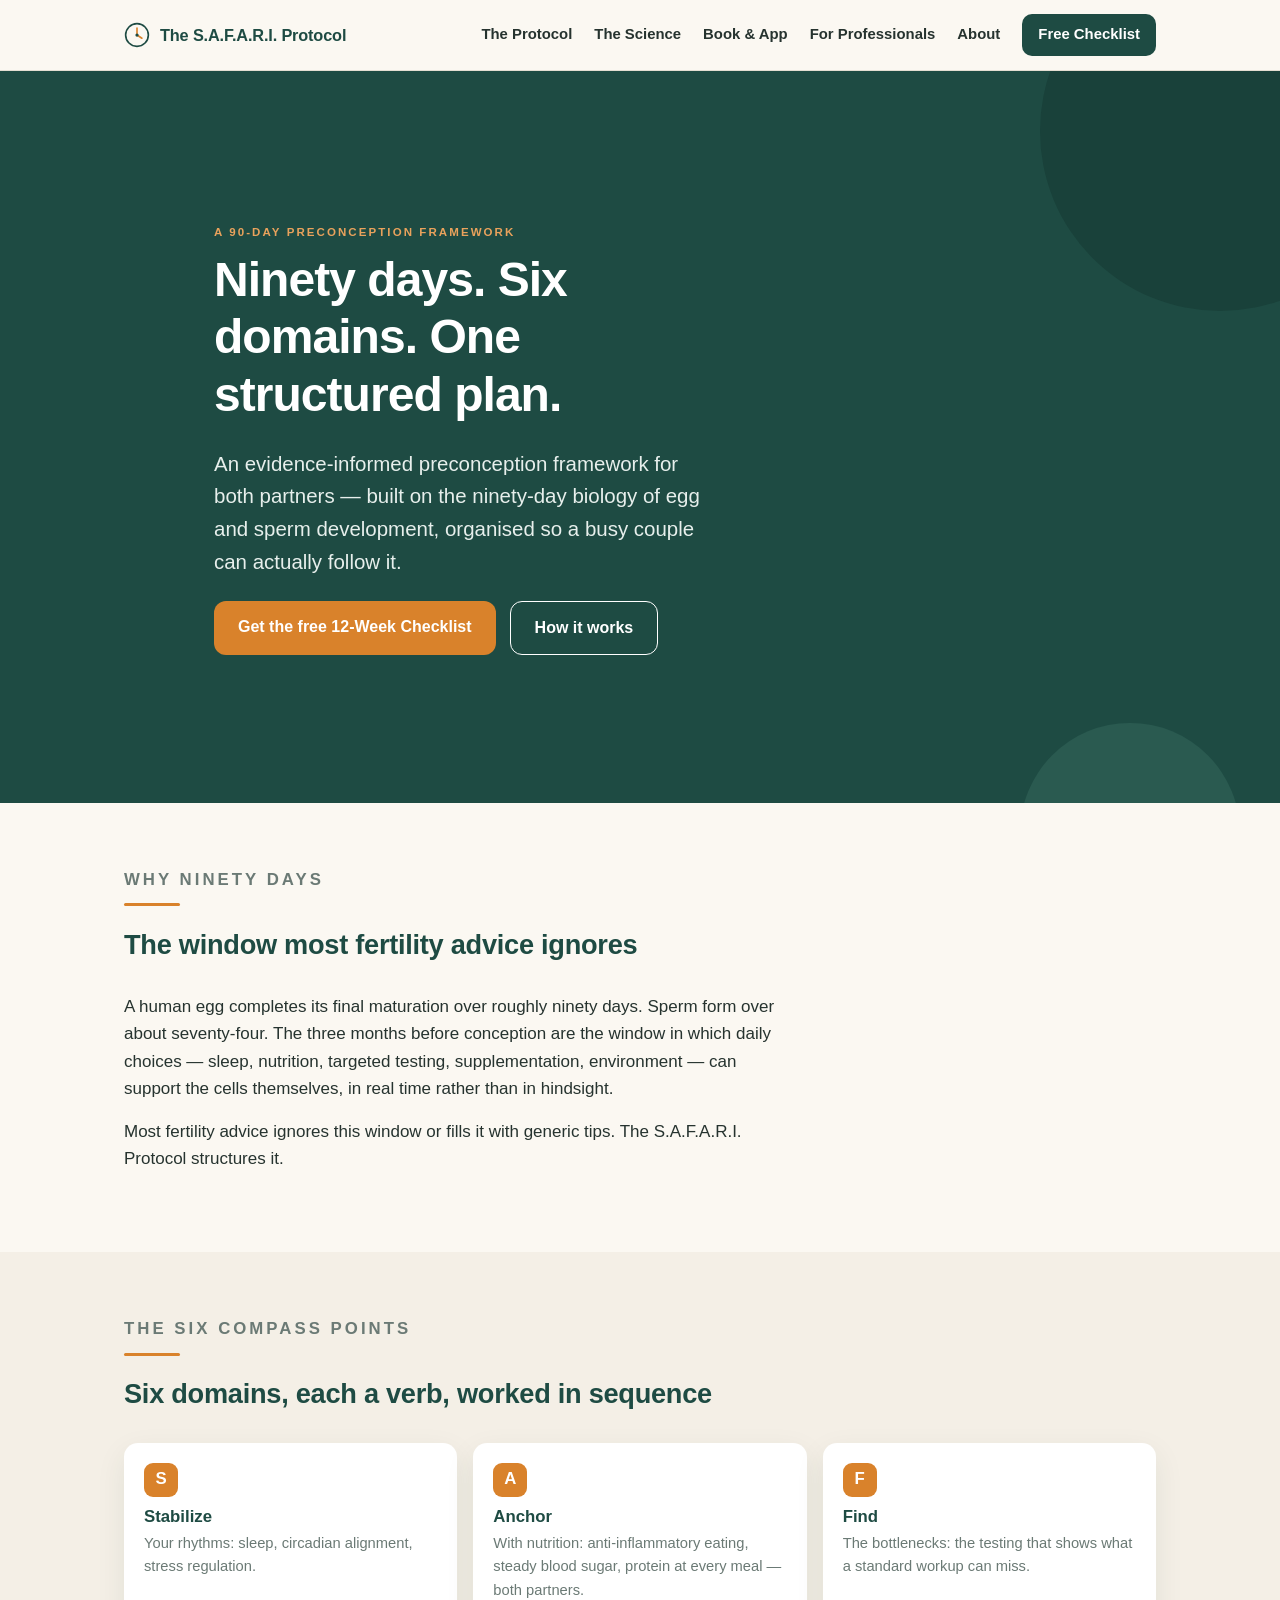
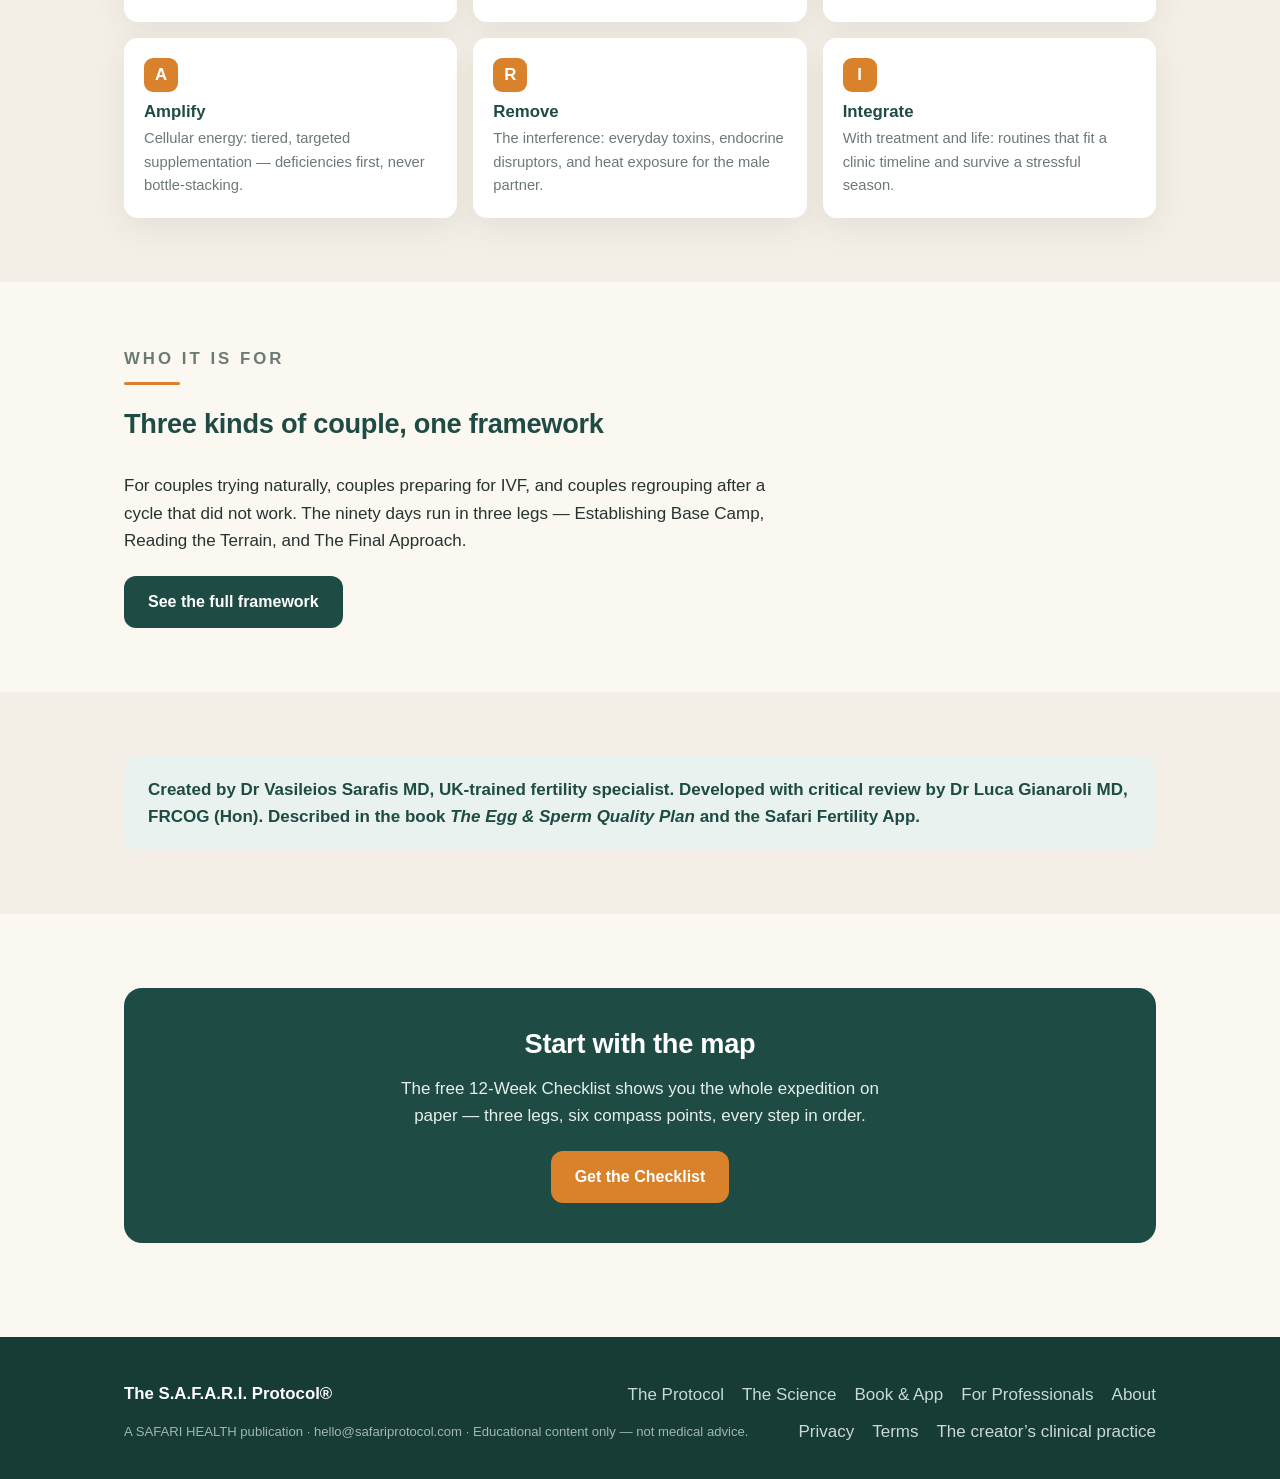
==== index.html @ 1b1c1d3e "Add files via upload" ====
<!DOCTYPE html>
<html lang="en">
<head>
<meta charset="utf-8">
<meta name="viewport" content="width=device-width, initial-scale=1">
<title>The S.A.F.A.R.I. Protocol — A 90-Day Evidence-Based Preconception Framework</title>
<meta name="description" content="A structured, couples-based 90-day framework for egg and sperm quality — six domains, three legs, honestly graded evidence. Created by fertility specialist Dr Vasileios Sarafis MD.">
<link rel="canonical" href="https://safariprotocol.com/">
<meta property="og:title" content="The S.A.F.A.R.I. Protocol — A 90-Day Evidence-Based Preconception Framework">
<meta property="og:description" content="A structured, couples-based 90-day framework for egg and sperm quality — six domains, three legs, honestly graded evidence. Created by fertility specialist Dr Vasileios Sarafis MD.">
<meta property="og:type" content="website">
<meta property="og:url" content="https://safariprotocol.com/">
<link rel="preconnect" href="https://fonts.googleapis.com">
<link rel="stylesheet" href="/assets/style.css">
<script type="application/ld+json">{"@context":"https://schema.org","@type":"Organization","name":"SAFARI HEALTH","alternateName":"The S.A.F.A.R.I. Protocol","url":"https://safariprotocol.com","email":"hello@safariprotocol.com","founder":{"@type":"Person","name":"Dr Vasileios Sarafis"}}</script>
<script type="application/ld+json">{"@context":"https://schema.org","@type":"Person","name":"Dr Vasileios Sarafis","honorificSuffix":"MD","jobTitle":"Fertility Specialist","gender":"Male","knowsAbout":["Fertility","IVF","Preconception care","Reproductive medicine"],"url":"https://safariprotocol.com/about/","alumniOf":["Aristotle University of Thessaloniki","Yale University","C.Re.A.Te Fertility London"],"worksFor":{"@type":"Organization","name":"SAFARI HEALTH"}}</script>
<script type="application/ld+json">{"@context":"https://schema.org","@type":"Book","name":"The Egg & Sperm Quality Plan","author":{"@type":"Person","name":"Dr Vasileios Sarafis"},"isbn":"978-618-88233-0-3","about":"A 90-day evidence-based preconception framework for natural conception and IVF"}</script>
<script type="application/ld+json">{"@context":"https://schema.org","@type":"WebSite","name":"The S.A.F.A.R.I. Protocol","url":"https://safariprotocol.com"}</script>
</head>
<body>
<header class="site">
<div class="nav">
<a class="brand" href="/"><svg class="mark" viewBox="0 0 48 48" fill="none" xmlns="http://www.w3.org/2000/svg" aria-hidden="true"><circle cx="24" cy="24" r="21" stroke="#1E4B43" stroke-width="3"/><path d="M24 11 L24 24 L33 30" stroke="#D9822B" stroke-width="3" stroke-linecap="round"/><circle cx="24" cy="24" r="3" fill="#1E4B43"/></svg><span>The S.A.F.A.R.I. Protocol</span></a>
<nav class="nav-links" id="navlinks">
<a href="/protocol/">The Protocol</a><a href="/science/">The Science</a><a href="/book-and-app/">Book & App</a><a href="/professionals/">For Professionals</a><a href="/about/">About</a>
<a class="nav-cta" href="/checklist/">Free Checklist</a>
</nav>
<button class="menu-btn" aria-label="Menu" onclick="document.getElementById('navlinks').classList.toggle('open')">&#9776;</button>
</div>
</header>

<section class="hero">
<div class="wrap">
<p class="kicker">A 90-day preconception framework</p>
<h1>Ninety days. Six domains. One structured plan.</h1>
<p class="lead">An evidence-informed preconception framework for both partners &mdash; built on the ninety-day biology of egg and sperm development, organised so a busy couple can actually follow it.</p>
<div class="btn-row">
<a class="btn btn-primary" href="/checklist/">Get the free 12-Week Checklist</a>
<a class="btn btn-ghost" style="color:#fff;border-color:#fff" href="/protocol/">How it works</a>
</div>
</div>
</section>

<section>
<div class="wrap">
<div class="section-head">
<p class="kicker">Why ninety days</p><hr class="rule">
<h2>The window most fertility advice ignores</h2>
</div>
<p style="max-width:70ch">A human egg completes its final maturation over roughly ninety days. Sperm form over about seventy-four. The three months before conception are the window in which daily choices &mdash; sleep, nutrition, targeted testing, supplementation, environment &mdash; can support the cells themselves, in real time rather than in hindsight.</p>
<p style="max-width:70ch">Most fertility advice ignores this window or fills it with generic tips. The S.A.F.A.R.I. Protocol structures it.</p>
</div>
</section>

<section class="alt">
<div class="wrap">
<div class="section-head">
<p class="kicker">The six compass points</p><hr class="rule">
<h2>Six domains, each a verb, worked in sequence</h2>
</div>
<div class="compass">
<div class="cpoint"><div class="badge">S</div><h3>Stabilize</h3><p>Your rhythms: sleep, circadian alignment, stress regulation.</p></div>
<div class="cpoint"><div class="badge">A</div><h3>Anchor</h3><p>With nutrition: anti-inflammatory eating, steady blood sugar, protein at every meal &mdash; both partners.</p></div>
<div class="cpoint"><div class="badge">F</div><h3>Find</h3><p>The bottlenecks: the testing that shows what a standard workup can miss.</p></div>
<div class="cpoint"><div class="badge">A</div><h3>Amplify</h3><p>Cellular energy: tiered, targeted supplementation &mdash; deficiencies first, never bottle-stacking.</p></div>
<div class="cpoint"><div class="badge">R</div><h3>Remove</h3><p>The interference: everyday toxins, endocrine disruptors, and heat exposure for the male partner.</p></div>
<div class="cpoint"><div class="badge">I</div><h3>Integrate</h3><p>With treatment and life: routines that fit a clinic timeline and survive a stressful season.</p></div>
</div>
</div>
</section>

<section>
<div class="wrap">
<div class="section-head">
<p class="kicker">Who it is for</p><hr class="rule">
<h2>Three kinds of couple, one framework</h2>
</div>
<p style="max-width:70ch">For couples trying naturally, couples preparing for IVF, and couples regrouping after a cycle that did not work. The ninety days run in three legs &mdash; Establishing Base Camp, Reading the Terrain, and The Final Approach.</p>
<div class="btn-row"><a class="btn btn-green" href="/protocol/">See the full framework</a></div>
</div>
</section>

<section class="alt">
<div class="wrap">
<div class="callout">Created by Dr Vasileios Sarafis MD, UK-trained fertility specialist. Developed with critical review by Dr Luca Gianaroli MD, FRCOG (Hon). Described in the book <em>The Egg &amp; Sperm Quality Plan</em> and the Safari Fertility App.
<!-- After 22-24 Oct 2026 add: Presented at the Renaissance Congress, Florence. After paper submission add: Described in a scientific paper currently under review. --></div>
</div>
</section>

<section>
<div class="wrap">
<div class="band">
<h2>Start with the map</h2>
<p>The free 12-Week Checklist shows you the whole expedition on paper &mdash; three legs, six compass points, every step in order.</p>
<a class="btn btn-primary" href="/checklist/">Get the Checklist</a>
</div>
</div>
</section>
<footer class="site">
<div class="wrap">
<div class="frow">
<span class="brand-f">The S.A.F.A.R.I. Protocol&reg;</span>
<div class="flinks">
<a href="/protocol/">The Protocol</a>
<a href="/science/">The Science</a>
<a href="/book-and-app/">Book &amp; App</a>
<a href="/professionals/">For Professionals</a>
<a href="/about/">About</a>
</div>
</div>
<div class="frow">
<small>A SAFARI HEALTH publication &middot; hello@safariprotocol.com &middot; Educational content only &mdash; not medical advice.</small>
<div class="flinks">
<a href="/privacy/">Privacy</a><a href="/terms/">Terms</a>
<a href="https://sarafisfertility.com">The creator&rsquo;s clinical practice</a>
</div>
</div>
</div>
</footer>

<!-- GA4: replace GA4_MEASUREMENT_ID then this block goes live -->
<script async src="https://www.googletagmanager.com/gtag/js?id=GA4_MEASUREMENT_ID"></script>
<script>window.dataLayer=window.dataLayer||[];function gtag(){dataLayer.push(arguments);}gtag('js',new Date());gtag('config','GA4_MEASUREMENT_ID');</script>

<script>
// mark active nav
document.querySelectorAll('.nav-links a').forEach(a=>{if(a.getAttribute('href')===location.pathname)a.style.color='var(--green)';});
</script>
</body></html>
---- assets/style.css ----
/* ===========================================================
   The S.A.F.A.R.I. Protocol — safariprotocol.com
   Shared stylesheet. Design language matched to the
   12-Week Checklist / Starter Kit PDFs.
   =========================================================== */
:root{
  --green:#1E4B43;
  --green-d:#173B35;
  --green-card:#2A5A50;
  --cream:#F4EFE6;
  --paper:#FBF8F2;
  --orange:#D9822B;
  --orange-soft:#E9A25C;
  --ink:#26332F;
  --mute:#6B7A75;
  --line:#E4DED2;
  --white:#ffffff;
  --maxw:1080px;
  --radius:14px;
  --shadow:0 10px 30px rgba(23,59,53,.08);
  --font:-apple-system,BlinkMacSystemFont,"Segoe UI",Roboto,Helvetica,Arial,sans-serif;
}
*{box-sizing:border-box}
html{scroll-behavior:smooth}
body{
  margin:0;font-family:var(--font);color:var(--ink);
  background:var(--paper);line-height:1.6;font-size:17px;
  -webkit-font-smoothing:antialiased;
}
a{color:var(--green);text-decoration:none}
a:hover{text-decoration:underline}
img{max-width:100%;display:block}
h1,h2,h3{line-height:1.2;color:var(--green);font-weight:800;margin:0 0 .5em}
h1{font-size:2.5rem;letter-spacing:-.02em}
h2{font-size:1.7rem;letter-spacing:-.01em}
h3{font-size:1.2rem}
p{margin:0 0 1rem}
.wrap{max-width:var(--maxw);margin:0 auto;padding:0 24px}
.kicker{
  font-size:.72rem;font-weight:800;letter-spacing:.18em;
  text-transform:uppercase;color:var(--orange);margin:0 0 .6rem;
}
.rule{height:3px;width:56px;background:var(--orange);border:0;border-radius:2px;margin:.2rem 0 1.4rem}

/* ---------- Header ---------- */
header.site{
  position:sticky;top:0;z-index:50;background:rgba(251,248,242,.92);
  backdrop-filter:saturate(180%) blur(8px);border-bottom:1px solid var(--line);
}
.nav{display:flex;align-items:center;justify-content:space-between;
  max-width:var(--maxw);margin:0 auto;padding:14px 24px;gap:16px}
.brand{display:flex;align-items:center;gap:10px;font-weight:800;color:var(--green);
  font-size:1.02rem;letter-spacing:-.01em;white-space:nowrap}
.brand:hover{text-decoration:none}
.brand .mark{width:26px;height:26px;flex:0 0 26px}
.nav-links{display:flex;gap:22px;align-items:center;flex-wrap:wrap}
.nav-links a{color:var(--ink);font-size:.93rem;font-weight:600}
.nav-links a:hover{color:var(--green);text-decoration:none}
.nav-cta{background:var(--green);color:#fff !important;padding:9px 16px;border-radius:10px;
  font-size:.9rem;font-weight:700}
.nav-cta:hover{background:var(--green-d);text-decoration:none}
.menu-btn{display:none;background:none;border:0;font-size:1.5rem;color:var(--green);cursor:pointer}

/* ---------- Buttons ---------- */
.btn{display:inline-block;padding:13px 24px;border-radius:12px;font-weight:700;
  font-size:1rem;cursor:pointer;border:0;transition:transform .05s ease,background .2s}
.btn:hover{text-decoration:none;transform:translateY(-1px)}
.btn-primary{background:var(--orange);color:#fff}
.btn-primary:hover{background:#c4711f;color:#fff}
.btn-green{background:var(--green);color:#fff}
.btn-green:hover{background:var(--green-d);color:#fff}
.btn-ghost{background:transparent;color:var(--green);border:1.5px solid var(--green)}
.btn-ghost:hover{background:var(--green);color:#fff}
.btn-row{display:flex;gap:14px;flex-wrap:wrap;margin-top:1.4rem}

/* ---------- Hero ---------- */
.hero{background:var(--green);color:#fff;position:relative;overflow:hidden}
.hero::before{content:"";position:absolute;right:-120px;top:-120px;width:360px;height:360px;
  background:var(--green-d);border-radius:50%;opacity:.6}
.hero::after{content:"";position:absolute;right:40px;bottom:-140px;width:220px;height:220px;
  background:var(--green-card);border-radius:50%}
.hero .wrap{position:relative;z-index:2;padding:88px 24px 84px;max-width:900px}
.hero .kicker{color:var(--orange-soft)}
.hero h1{color:#fff;font-size:3rem;max-width:16ch}
.hero p.lead{color:#E7EFEC;font-size:1.28rem;max-width:44ch;margin-top:1rem}

/* ---------- Sections ---------- */
section{padding:64px 0}
section.alt{background:var(--cream)}
.section-head{max-width:760px;margin-bottom:2rem}
.section-head p{color:var(--mute);font-size:1.05rem}

/* ---------- Compass grid ---------- */
.compass{display:grid;grid-template-columns:repeat(3,1fr);gap:16px}
.cpoint{background:#fff;border-radius:var(--radius);padding:20px;box-shadow:var(--shadow)}
.cpoint .badge{width:34px;height:34px;border-radius:9px;background:var(--orange);color:#fff;
  font-weight:800;display:flex;align-items:center;justify-content:center;font-size:1.05rem;margin-bottom:10px}
.cpoint h3{margin:.1rem 0 .3rem;font-size:1.05rem}
.cpoint p{margin:0;color:var(--mute);font-size:.92rem}

/* ---------- Legs ---------- */
.leg{background:#fff;border-radius:var(--radius);box-shadow:var(--shadow);
  padding:22px 24px;border-left:4px solid var(--green);margin-bottom:16px}
.leg .top{display:flex;justify-content:space-between;align-items:baseline;gap:12px;flex-wrap:wrap}
.leg h3{margin:.1rem 0}
.leg .wks{color:var(--orange);font-weight:800;font-size:.85rem;white-space:nowrap}
.leg p{margin:.5rem 0 0;color:var(--mute);font-size:.96rem}

/* ---------- Cards / two-col ---------- */
.grid2{display:grid;grid-template-columns:1fr 1fr;gap:22px}
.card{background:#fff;border-radius:var(--radius);box-shadow:var(--shadow);padding:26px;
  border-top:3px solid var(--orange)}
.card h3{margin-top:.2rem}
.card p{color:var(--mute);font-size:.97rem}

/* ---------- Callout / quote ---------- */
.callout{background:#EAF2EF;border-radius:var(--radius);padding:20px 24px;color:var(--green);
  font-weight:600}
.quote{background:#fff;border-left:4px solid var(--orange);border-radius:10px;padding:18px 22px;
  box-shadow:var(--shadow);margin:0 0 14px}
.quote em{color:var(--ink);font-size:1.05rem;font-style:italic}
.quote cite{display:block;color:var(--mute);font-style:normal;font-weight:700;margin-top:.5rem;font-size:.9rem}

/* ---------- List ---------- */
ul.ticks{list-style:none;padding:0;margin:1rem 0}
ul.ticks li{position:relative;padding-left:30px;margin-bottom:12px;color:var(--ink)}
ul.ticks li::before{content:"";position:absolute;left:0;top:3px;width:18px;height:18px;
  border-radius:5px;background:var(--green);}
ul.ticks li::after{content:"";position:absolute;left:6px;top:7px;width:5px;height:9px;
  border:solid #fff;border-width:0 2px 2px 0;transform:rotate(45deg)}

/* ---------- Form / capture ---------- */
.capture{background:#fff;border-radius:var(--radius);box-shadow:var(--shadow);padding:30px;max-width:520px}
.capture label{display:block;font-weight:700;font-size:.85rem;color:var(--green);margin:12px 0 5px}
.capture input{width:100%;padding:12px 14px;border:1.5px solid var(--line);border-radius:10px;
  font-size:1rem;font-family:inherit}
.capture input:focus{outline:none;border-color:var(--orange)}
.capture .fineprint{font-size:.82rem;color:var(--mute);margin-top:14px}
.mc-embed-slot{margin-top:6px}

/* ---------- Download strip / next steps ---------- */
.nextgrid{display:grid;grid-template-columns:repeat(2,1fr);gap:18px}
.nextcard{background:#fff;border-radius:var(--radius);box-shadow:var(--shadow);padding:22px;
  border-top:3px solid var(--orange)}
.nextcard .kicker{margin-bottom:.3rem}
.nextcard h3{font-size:1.1rem;margin:.1rem 0 .5rem}
.nextcard p{color:var(--mute);font-size:.92rem;margin-bottom:.8rem}
.nextcard .link{font-weight:800;color:var(--orange);font-size:.9rem}

/* ---------- Book/App blocks ---------- */
.bookrow{display:grid;grid-template-columns:220px 1fr;gap:28px;align-items:start}
.bookrow img{border-radius:8px;box-shadow:0 14px 34px rgba(23,59,53,.22);transform:rotate(-2deg)}
.placeholder-cover{width:100%;aspect-ratio:2/3;background:linear-gradient(135deg,var(--green),var(--green-card));
  border-radius:8px;display:flex;align-items:center;justify-content:center;color:#cfe0db;
  text-align:center;padding:20px;font-size:.85rem;box-shadow:0 14px 34px rgba(23,59,53,.22);transform:rotate(-2deg)}

/* ---------- Footer ---------- */
footer.site{background:var(--green-d);color:#C9DAD4;padding:44px 0 34px;margin-top:20px}
footer.site .wrap{display:flex;flex-direction:column;gap:10px}
footer.site .frow{display:flex;justify-content:space-between;gap:20px;flex-wrap:wrap;align-items:center}
footer.site .flinks{display:flex;gap:18px;flex-wrap:wrap}
footer.site a{color:#C9DAD4}
footer.site a:hover{color:#fff}
footer.site .brand-f{color:#fff;font-weight:800;font-size:1.05rem}
footer.site small{color:#9FB8B1;font-size:.82rem;line-height:1.5}

/* ---------- CTA band ---------- */
.band{background:var(--green);color:#fff;border-radius:18px;padding:40px;text-align:center;
  margin:10px 0}
.band h2{color:#fff}
.band p{color:#E7EFEC;max-width:52ch;margin:0 auto 1.4rem}

/* ---------- Consultation quiet line ---------- */
.quiet{color:var(--mute);font-size:.95rem;border-top:1px solid var(--line);padding-top:18px;margin-top:24px}

/* ---------- Responsive ---------- */
@media (max-width:820px){
  .nav-links{display:none;position:absolute;top:60px;left:0;right:0;background:var(--paper);
    flex-direction:column;padding:16px 24px;border-bottom:1px solid var(--line);gap:14px}
  .nav-links.open{display:flex}
  .menu-btn{display:block}
  .hero h1{font-size:2.2rem}
  .hero p.lead{font-size:1.1rem}
  h1{font-size:2rem}h2{font-size:1.4rem}
  .compass{grid-template-columns:1fr}
  .grid2,.nextgrid{grid-template-columns:1fr}
  .bookrow{grid-template-columns:140px 1fr;gap:18px}
  .band{padding:28px 20px}
}
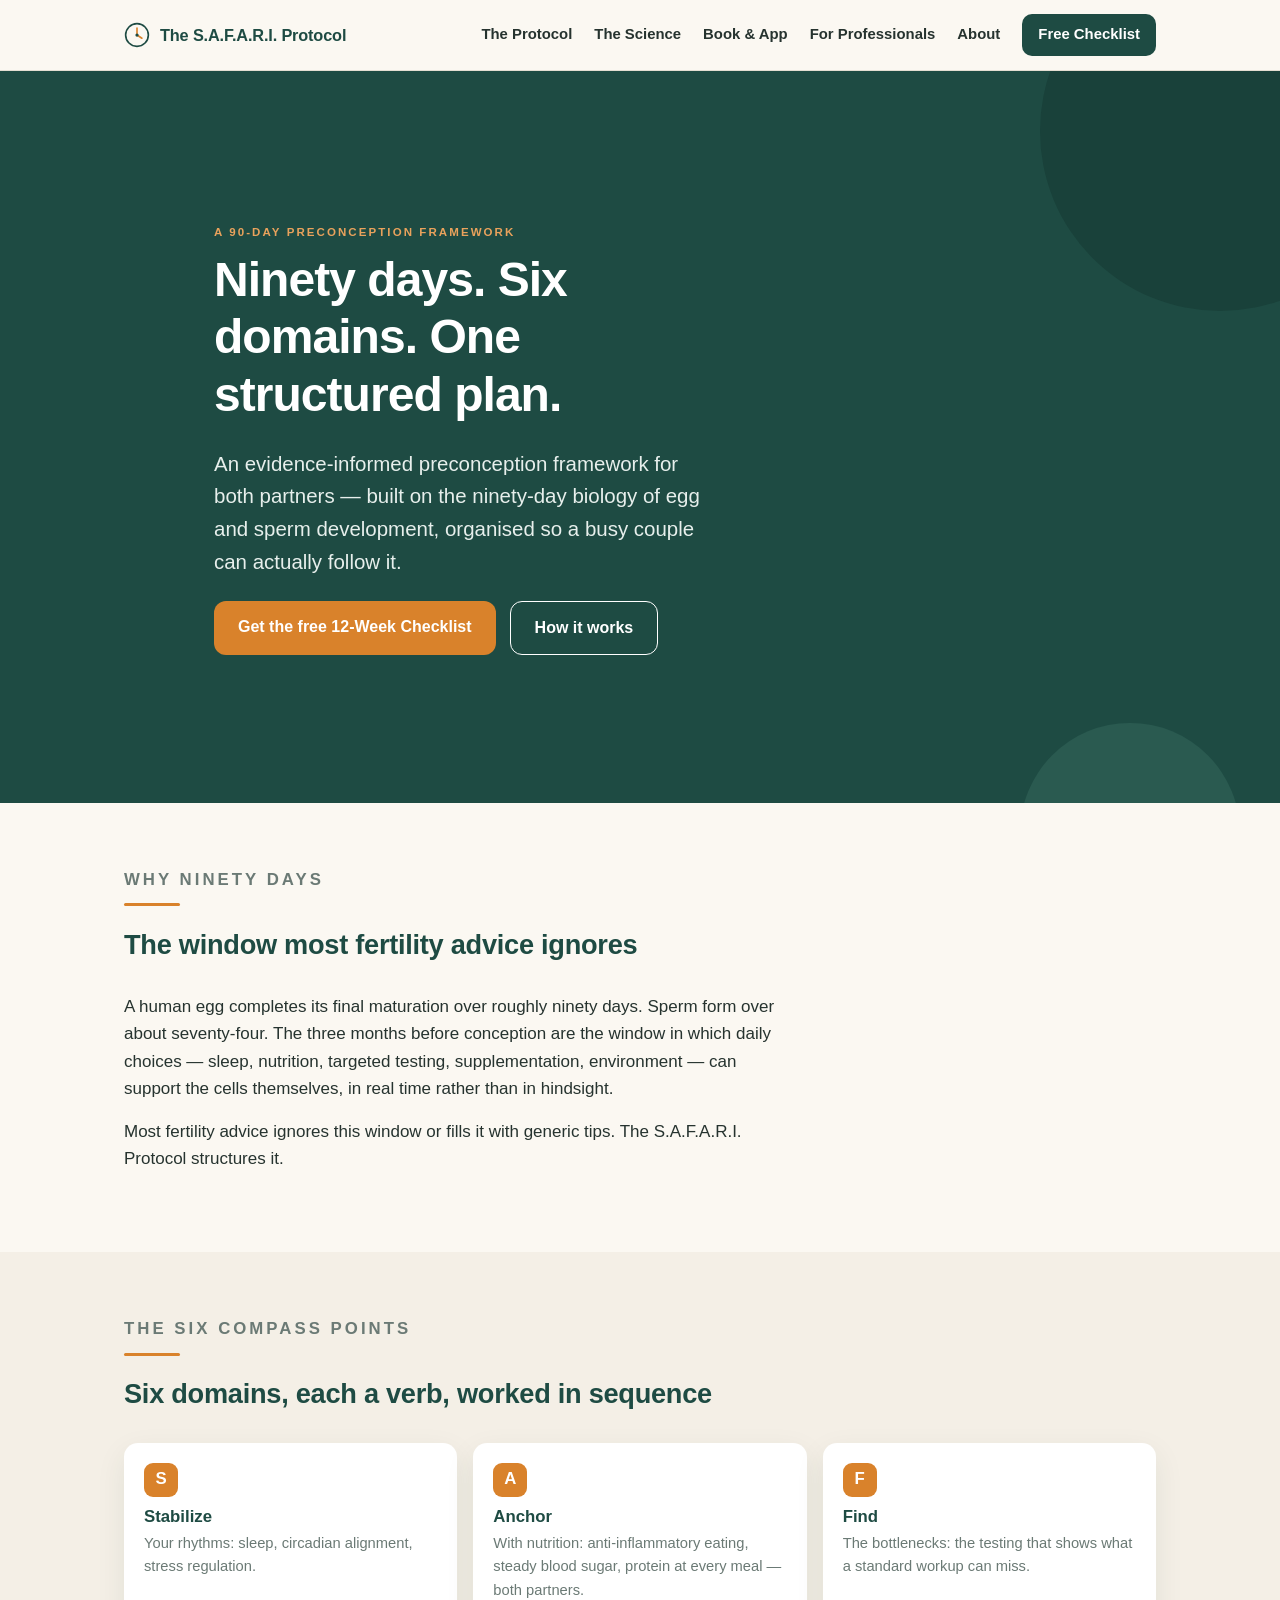
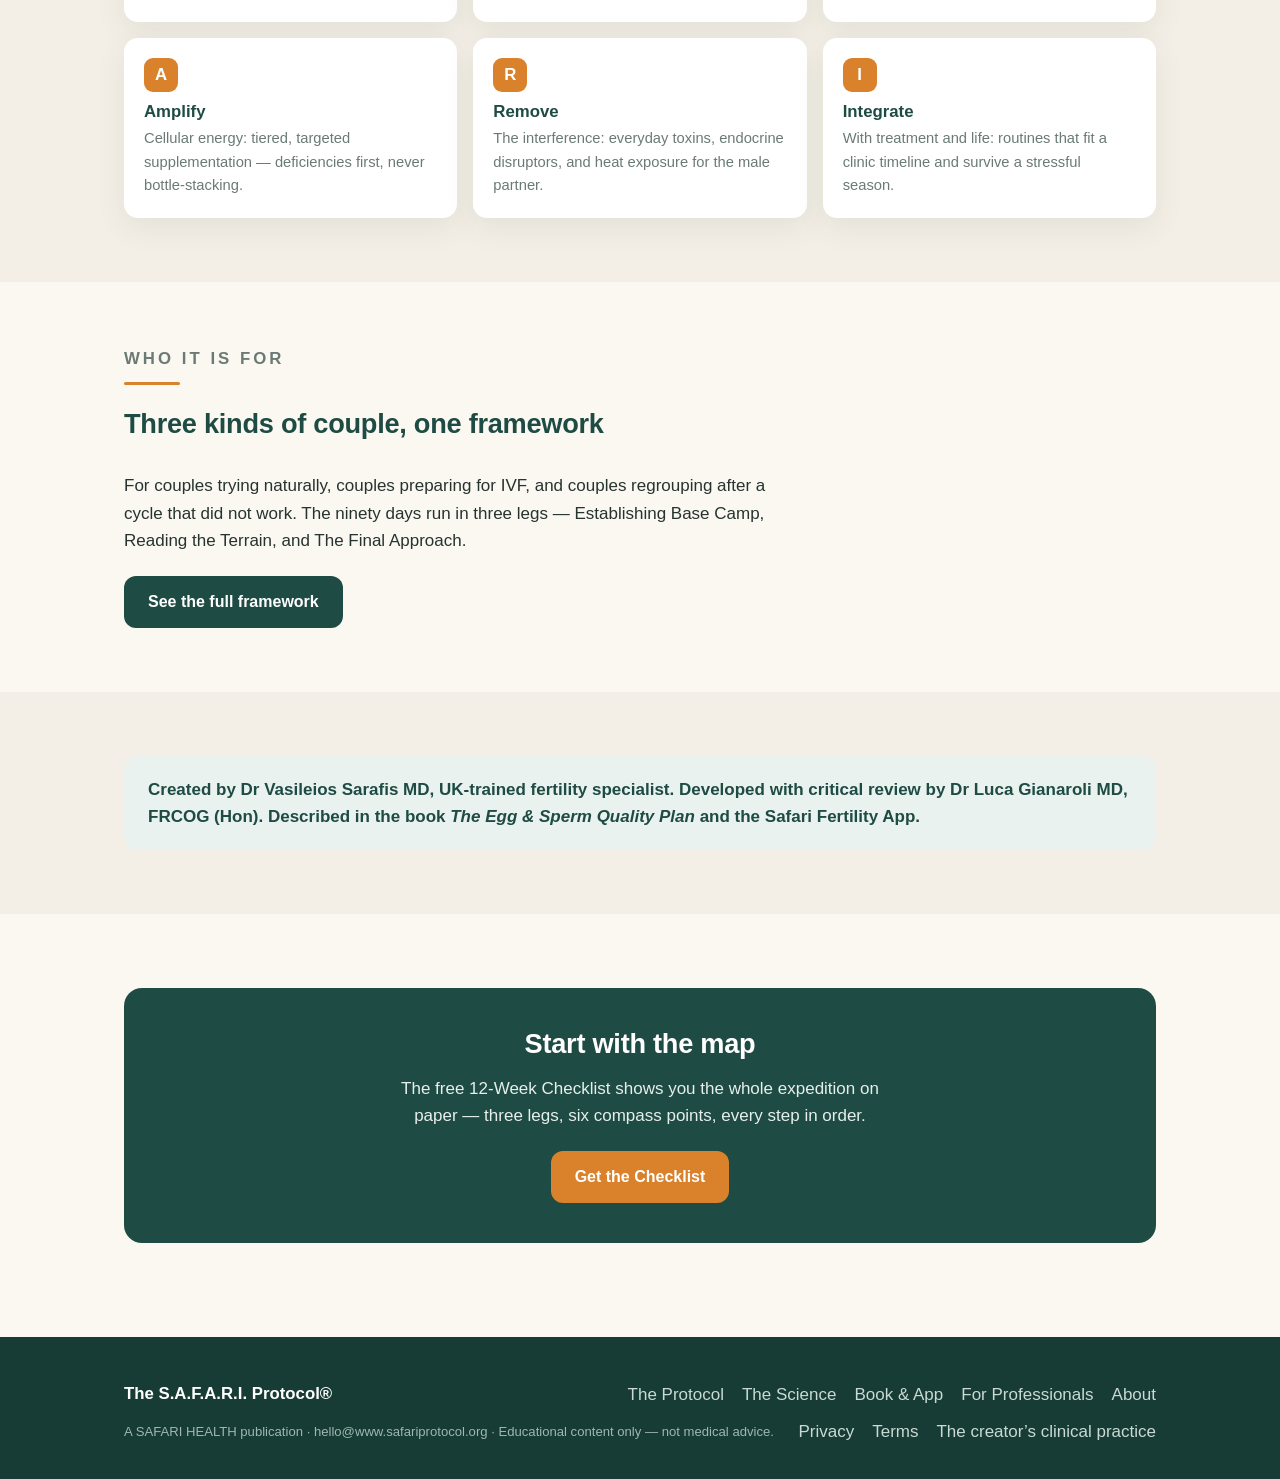
==== commit 165bd1cb: "Fix canonical URLs to safariprotocol.org" ====
--- a/index.html
+++ b/index.html
@@ -5,17 +5,17 @@
 <meta name="viewport" content="width=device-width, initial-scale=1">
 <title>The S.A.F.A.R.I. Protocol — A 90-Day Evidence-Based Preconception Framework</title>
 <meta name="description" content="A structured, couples-based 90-day framework for egg and sperm quality — six domains, three legs, honestly graded evidence. Created by fertility specialist Dr Vasileios Sarafis MD.">
-<link rel="canonical" href="https://safariprotocol.com/">
+<link rel="canonical" href="https://www.safariprotocol.org/">
 <meta property="og:title" content="The S.A.F.A.R.I. Protocol — A 90-Day Evidence-Based Preconception Framework">
 <meta property="og:description" content="A structured, couples-based 90-day framework for egg and sperm quality — six domains, three legs, honestly graded evidence. Created by fertility specialist Dr Vasileios Sarafis MD.">
 <meta property="og:type" content="website">
-<meta property="og:url" content="https://safariprotocol.com/">
+<meta property="og:url" content="https://www.safariprotocol.org/">
 <link rel="preconnect" href="https://fonts.googleapis.com">
 <link rel="stylesheet" href="/assets/style.css">
-<script type="application/ld+json">{"@context":"https://schema.org","@type":"Organization","name":"SAFARI HEALTH","alternateName":"The S.A.F.A.R.I. Protocol","url":"https://safariprotocol.com","email":"hello@safariprotocol.com","founder":{"@type":"Person","name":"Dr Vasileios Sarafis"}}</script>
-<script type="application/ld+json">{"@context":"https://schema.org","@type":"Person","name":"Dr Vasileios Sarafis","honorificSuffix":"MD","jobTitle":"Fertility Specialist","gender":"Male","knowsAbout":["Fertility","IVF","Preconception care","Reproductive medicine"],"url":"https://safariprotocol.com/about/","alumniOf":["Aristotle University of Thessaloniki","Yale University","C.Re.A.Te Fertility London"],"worksFor":{"@type":"Organization","name":"SAFARI HEALTH"}}</script>
+<script type="application/ld+json">{"@context":"https://schema.org","@type":"Organization","name":"SAFARI HEALTH","alternateName":"The S.A.F.A.R.I. Protocol","url":"https://www.safariprotocol.org","email":"hello@www.safariprotocol.org","founder":{"@type":"Person","name":"Dr Vasileios Sarafis"}}</script>
+<script type="application/ld+json">{"@context":"https://schema.org","@type":"Person","name":"Dr Vasileios Sarafis","honorificSuffix":"MD","jobTitle":"Fertility Specialist","gender":"Male","knowsAbout":["Fertility","IVF","Preconception care","Reproductive medicine"],"url":"https://www.safariprotocol.org/about/","alumniOf":["Aristotle University of Thessaloniki","Yale University","C.Re.A.Te Fertility London"],"worksFor":{"@type":"Organization","name":"SAFARI HEALTH"}}</script>
 <script type="application/ld+json">{"@context":"https://schema.org","@type":"Book","name":"The Egg & Sperm Quality Plan","author":{"@type":"Person","name":"Dr Vasileios Sarafis"},"isbn":"978-618-88233-0-3","about":"A 90-day evidence-based preconception framework for natural conception and IVF"}</script>
-<script type="application/ld+json">{"@context":"https://schema.org","@type":"WebSite","name":"The S.A.F.A.R.I. Protocol","url":"https://safariprotocol.com"}</script>
+<script type="application/ld+json">{"@context":"https://schema.org","@type":"WebSite","name":"The S.A.F.A.R.I. Protocol","url":"https://www.safariprotocol.org"}</script>
 </head>
 <body>
 <header class="site">
@@ -109,7 +109,7 @@
 </div>
 </div>
 <div class="frow">
-<small>A SAFARI HEALTH publication &middot; hello@safariprotocol.com &middot; Educational content only &mdash; not medical advice.</small>
+<small>A SAFARI HEALTH publication &middot; hello@www.safariprotocol.org &middot; Educational content only &mdash; not medical advice.</small>
 <div class="flinks">
 <a href="/privacy/">Privacy</a><a href="/terms/">Terms</a>
 <a href="https://sarafisfertility.com">The creator&rsquo;s clinical practice</a>
--- a/assets/style.css
+++ b/assets/style.css
@@ -1,5 +1,5 @@
 /* ===========================================================
-   The S.A.F.A.R.I. Protocol — safariprotocol.com
+   The S.A.F.A.R.I. Protocol — www.safariprotocol.org
    Shared stylesheet. Design language matched to the
    12-Week Checklist / Starter Kit PDFs.
    =========================================================== */
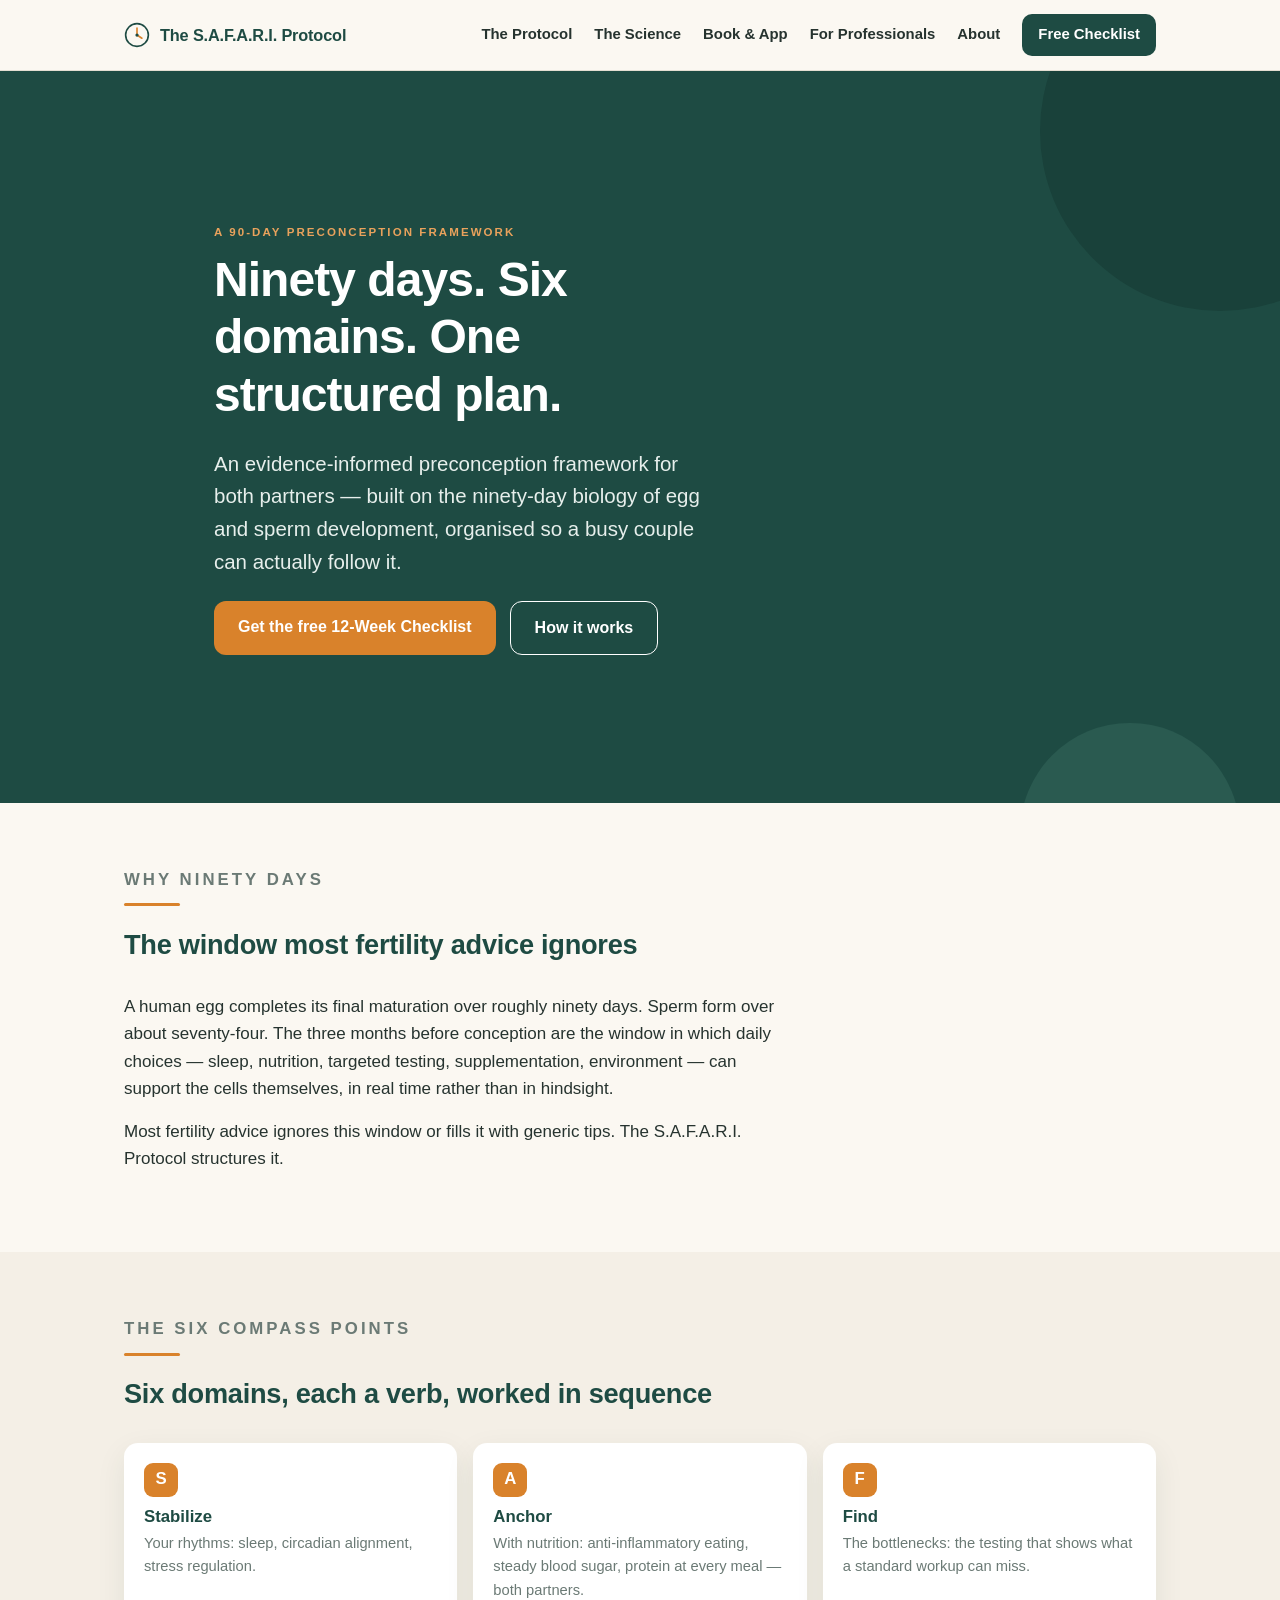
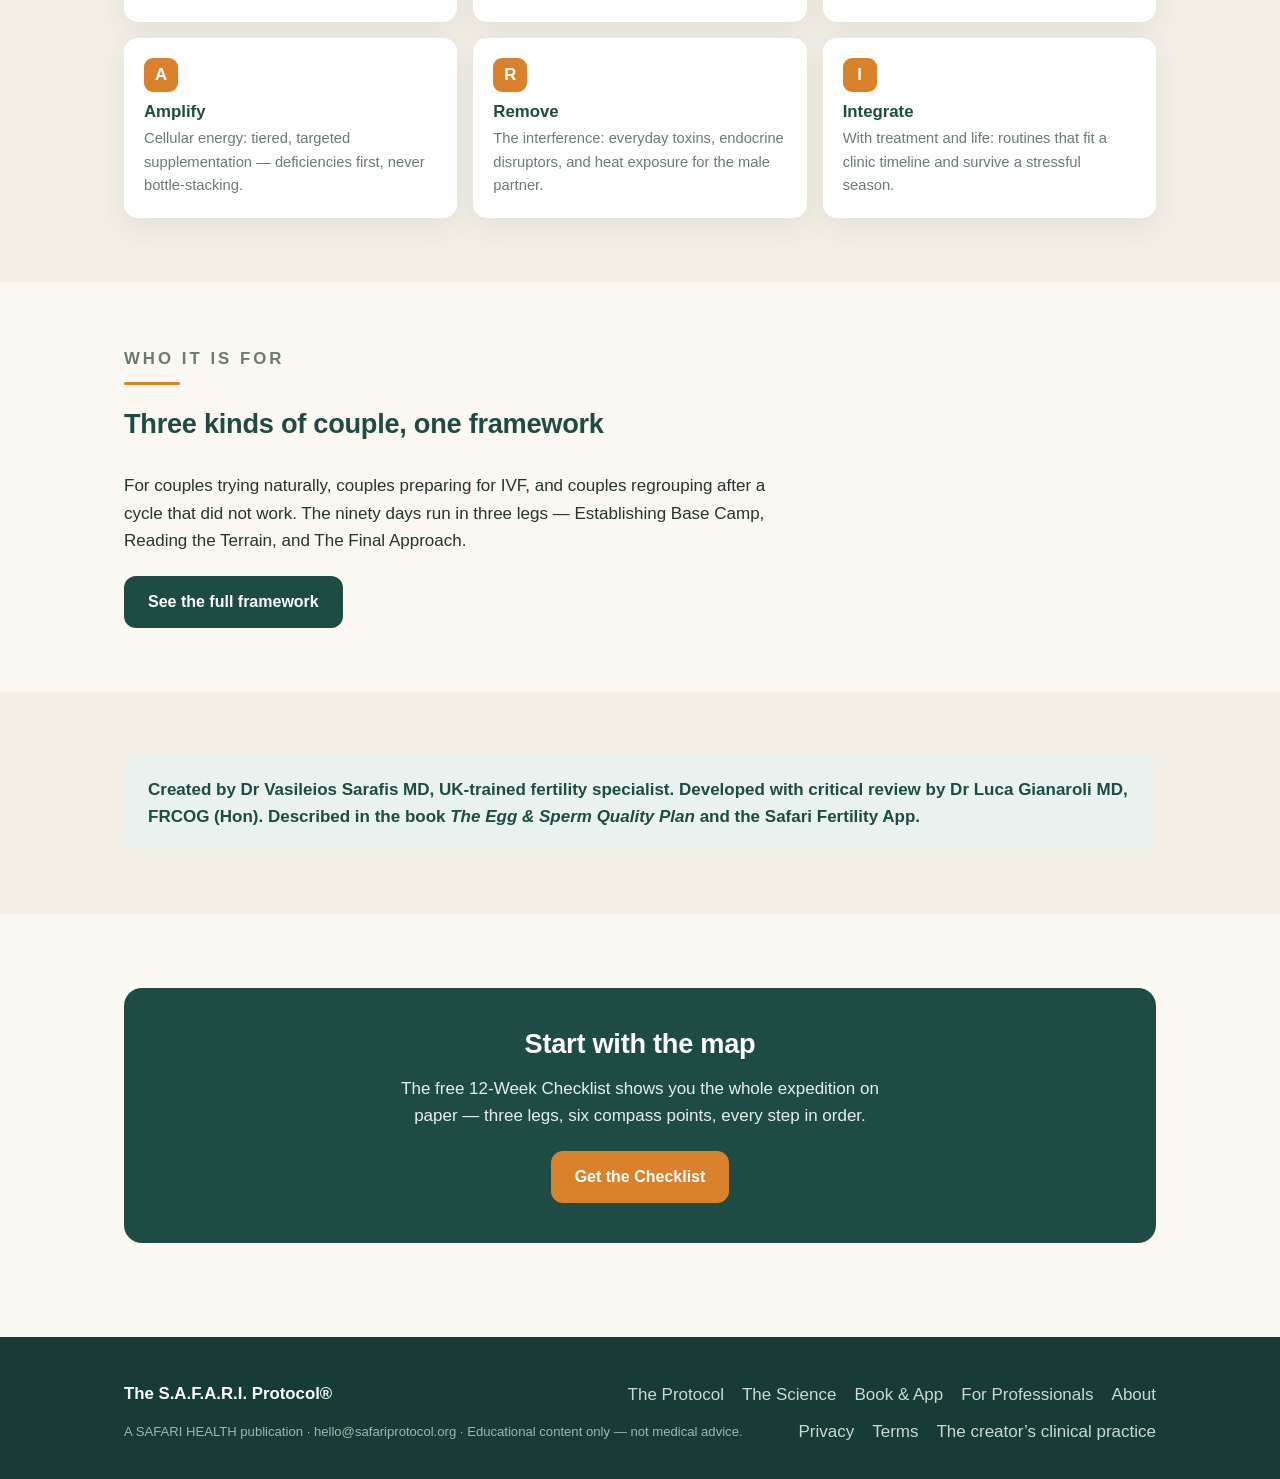
==== commit c123ee34: "Update index.html" ====
--- a/index.html
+++ b/index.html
@@ -12,7 +12,7 @@
 <meta property="og:url" content="https://www.safariprotocol.org/">
 <link rel="preconnect" href="https://fonts.googleapis.com">
 <link rel="stylesheet" href="/assets/style.css">
-<script type="application/ld+json">{"@context":"https://schema.org","@type":"Organization","name":"SAFARI HEALTH","alternateName":"The S.A.F.A.R.I. Protocol","url":"https://www.safariprotocol.org","email":"hello@www.safariprotocol.org","founder":{"@type":"Person","name":"Dr Vasileios Sarafis"}}</script>
+<script type="application/ld+json">{"@context":"https://schema.org","@type":"Organization","name":"SAFARI HEALTH","alternateName":"The S.A.F.A.R.I. Protocol","url":"https://www.safariprotocol.org","email":"hello@safariprotocol.org","founder":{"@type":"Person","name":"Dr Vasileios Sarafis"}}</script>
 <script type="application/ld+json">{"@context":"https://schema.org","@type":"Person","name":"Dr Vasileios Sarafis","honorificSuffix":"MD","jobTitle":"Fertility Specialist","gender":"Male","knowsAbout":["Fertility","IVF","Preconception care","Reproductive medicine"],"url":"https://www.safariprotocol.org/about/","alumniOf":["Aristotle University of Thessaloniki","Yale University","C.Re.A.Te Fertility London"],"worksFor":{"@type":"Organization","name":"SAFARI HEALTH"}}</script>
 <script type="application/ld+json">{"@context":"https://schema.org","@type":"Book","name":"The Egg & Sperm Quality Plan","author":{"@type":"Person","name":"Dr Vasileios Sarafis"},"isbn":"978-618-88233-0-3","about":"A 90-day evidence-based preconception framework for natural conception and IVF"}</script>
 <script type="application/ld+json">{"@context":"https://schema.org","@type":"WebSite","name":"The S.A.F.A.R.I. Protocol","url":"https://www.safariprotocol.org"}</script>
@@ -109,7 +109,7 @@
 </div>
 </div>
 <div class="frow">
-<small>A SAFARI HEALTH publication &middot; hello@www.safariprotocol.org &middot; Educational content only &mdash; not medical advice.</small>
+<small>A SAFARI HEALTH publication &middot; hello@safariprotocol.org &middot; Educational content only &mdash; not medical advice.</small>
 <div class="flinks">
 <a href="/privacy/">Privacy</a><a href="/terms/">Terms</a>
 <a href="https://sarafisfertility.com">The creator&rsquo;s clinical practice</a>
@@ -126,4 +126,4 @@
 // mark active nav
 document.querySelectorAll('.nav-links a').forEach(a=>{if(a.getAttribute('href')===location.pathname)a.style.color='var(--green)';});
 </script>
-</body></html>+</body></html>
